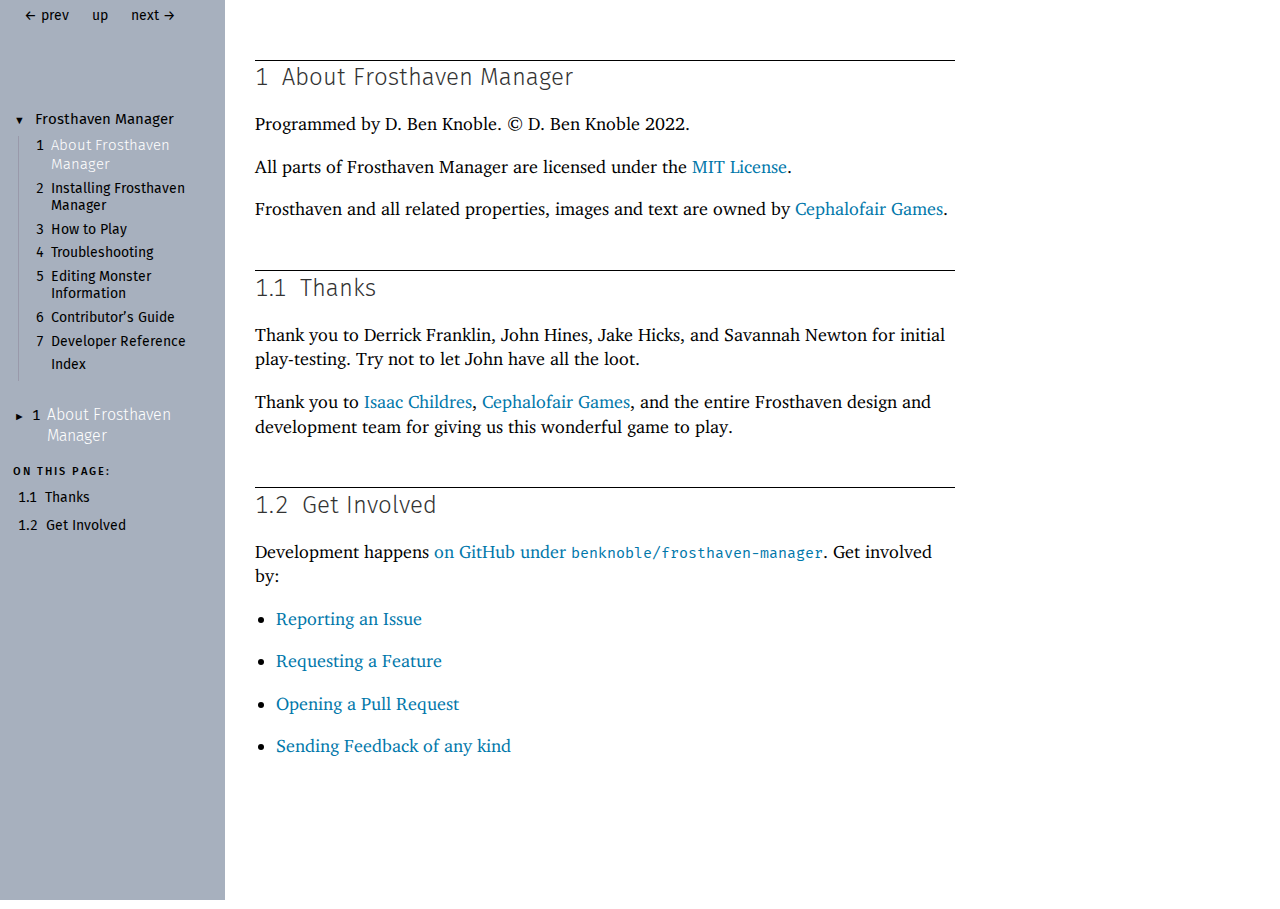
==== about-frosthaven-manager.html @ 49213cac "Deploying to gh-pages from @ benknoble/frosthaven-manager@1127b0ce1f5aa846c206e46bedd3c32f038db17b 🚀" ====
<!DOCTYPE html PUBLIC "-//W3C//DTD HTML 4.01 Transitional//EN" "http://www.w3.org/TR/html4/loose.dtd">
<html><head><meta http-equiv="content-type" content="text/html; charset=utf-8"/><meta name="viewport" content="width=device-width, initial-scale=0.8"/><title>1&nbsp;About Frosthaven Manager</title><link rel="stylesheet" type="text/css" href="scribble.css" title="default"/><link rel="stylesheet" type="text/css" href="manual-style.css" title="default"/><link rel="stylesheet" type="text/css" href="manual-racket.css" title="default"/><script type="text/javascript" src="scribble-common.js"></script><script type="text/javascript" src="manual-racket.js"></script><!--[if IE 6]><style type="text/css">.SIEHidden { overflow: hidden; }</style><![endif]--></head><body id="scribble-racket-lang-org"><div class="tocset"><div class="tocview"><div class="tocviewlist tocviewlisttopspace"><div class="tocviewtitle"><table cellspacing="0" cellpadding="0"><tr><td style="width: 1em;"><a href="javascript:void(0);" title="Expand/Collapse" class="tocviewtoggle" onclick="TocviewToggle(this,&quot;tocview_0&quot;);">&#9660;</a></td><td></td><td><a href="index.html" class="tocviewlink" data-pltdoc="x">Frosthaven Manager</a></td></tr></table></div><div class="tocviewsublisttop" style="display: block;" id="tocview_0"><table cellspacing="0" cellpadding="0"><tr><td align="right">1&nbsp;</td><td><a href="about-frosthaven-manager.html" class="tocviewselflink" data-pltdoc="x">About Frosthaven Manager</a></td></tr><tr><td align="right">2&nbsp;</td><td><a href="Installing_Frosthaven_Manager.html" class="tocviewlink" data-pltdoc="x">Installing Frosthaven Manager</a></td></tr><tr><td align="right">3&nbsp;</td><td><a href="How_to_Play.html" class="tocviewlink" data-pltdoc="x">How to Play</a></td></tr><tr><td align="right">4&nbsp;</td><td><a href="Troubleshooting.html" class="tocviewlink" data-pltdoc="x">Troubleshooting</a></td></tr><tr><td align="right">5&nbsp;</td><td><a href="Editing_Monster_Information.html" class="tocviewlink" data-pltdoc="x">Editing Monster Information</a></td></tr><tr><td align="right">6&nbsp;</td><td><a href="Contributor_s_Guide.html" class="tocviewlink" data-pltdoc="x">Contributor&rsquo;s Guide</a></td></tr><tr><td align="right">7&nbsp;</td><td><a href="Developer_Reference.html" class="tocviewlink" data-pltdoc="x">Developer Reference</a></td></tr><tr><td align="right"></td><td><a href="doc-index.html" class="tocviewlink" data-pltdoc="x">Index</a></td></tr></table></div></div><div class="tocviewlist"><table cellspacing="0" cellpadding="0"><tr><td style="width: 1em;"><a href="javascript:void(0);" title="Expand/Collapse" class="tocviewtoggle" onclick="TocviewToggle(this,&quot;tocview_1&quot;);">&#9658;</a></td><td>1&nbsp;</td><td><a href="about-frosthaven-manager.html" class="tocviewselflink" data-pltdoc="x">About Frosthaven Manager</a></td></tr></table><div class="tocviewsublistbottom" style="display: none;" id="tocview_1"><table cellspacing="0" cellpadding="0"><tr><td align="right">1.1&nbsp;</td><td><a href="about-frosthaven-manager.html#%28part._thanks%29" class="tocviewlink" data-pltdoc="x">Thanks</a></td></tr><tr><td align="right">1.2&nbsp;</td><td><a href="about-frosthaven-manager.html#%28part._get-involved%29" class="tocviewlink" data-pltdoc="x">Get Involved</a></td></tr></table></div></div></div><div class="tocsub"><div class="tocsubtitle">On this page:</div><table class="tocsublist" cellspacing="0"><tr><td><span class="tocsublinknumber">1.1<tt>&nbsp;</tt></span><a href="#%28part._thanks%29" class="tocsubseclink" data-pltdoc="x">Thanks</a></td></tr><tr><td><span class="tocsublinknumber">1.2<tt>&nbsp;</tt></span><a href="#%28part._get-involved%29" class="tocsubseclink" data-pltdoc="x">Get Involved</a></td></tr></table></div></div><div class="maincolumn"><div class="main"><div class="navsettop"><span class="navleft"><div class="nosearchform"></div>&nbsp;&nbsp;<span class="tocsettoggle">&nbsp;&nbsp;<a href="javascript:void(0);" title="show/hide table of contents" onclick="TocsetToggle();">contents</a></span></span><span class="navright">&nbsp;&nbsp;<a href="index.html" title="backward to &quot;Frosthaven Manager&quot;" data-pltdoc="x">&larr; prev</a>&nbsp;&nbsp;<a href="index.html" title="up to &quot;Frosthaven Manager&quot;" data-pltdoc="x">up</a>&nbsp;&nbsp;<a href="Installing_Frosthaven_Manager.html" title="forward to &quot;2 Installing Frosthaven Manager&quot;" data-pltdoc="x">next &rarr;</a></span>&nbsp;</div><h3>1<tt>&nbsp;</tt><a name="(part._about-frosthaven-manager)"></a>About Frosthaven Manager</h3><p><div class="SIntrapara">Programmed by D. Ben Knoble. &#169; D. Ben Knoble 2022.</div><div class="SIntrapara">All parts of Frosthaven Manager are licensed under the <a href="https://github.com/benknoble/frosthaven-manager/blob/543fc2d961ab8c8830840e62b1080f80483845d9/LICENSE">MIT License</a>.</div><div class="SIntrapara">Frosthaven and all related properties, images and text are owned by <a href="https://cephalofair.com">Cephalofair Games</a>.</div></p><h4>1.1<tt>&nbsp;</tt><a name="(part._thanks)"></a>Thanks</h4><p><div class="SIntrapara">Thank you to Derrick Franklin, John Hines, Jake Hicks, and Savannah Newton for initial play-testing. Try not to let John have all the loot.</div><div class="SIntrapara">Thank you to <a href="https://twitter.com/Cephalofair">Isaac Childres</a>, <a href="https://cephalofair.com">Cephalofair Games</a>, and the entire Frosthaven design and development team for giving us this wonderful game to play.</div></p><h4>1.2<tt>&nbsp;</tt><a name="(part._get-involved)"></a>Get Involved</h4><p><div class="SIntrapara">Development happens <a href="https://github.com/benknoble/frosthaven-manager">on GitHub under <span class="stt">benknoble/frosthaven-manager</span></a>. Get involved by:</div><div class="SIntrapara"><ul><li><p><a href="https://github.com/benknoble/frosthaven-manager/issues/new/choose">Reporting an Issue</a></p></li><li><p><a href="https://github.com/benknoble/frosthaven-manager/issues/new/choose">Requesting a Feature</a></p></li><li><p><a href="https://github.com/benknoble/frosthaven-manager/compare">Opening a Pull Request</a></p></li><li><p><a href="mailto:ben.knoble+frosthaven@gmail.com">Sending Feedback of any kind</a></p></li></ul></div></p><div class="navsetbottom"><span class="navleft"><div class="nosearchform"></div>&nbsp;&nbsp;<span class="tocsettoggle">&nbsp;&nbsp;<a href="javascript:void(0);" title="show/hide table of contents" onclick="TocsetToggle();">contents</a></span></span><span class="navright">&nbsp;&nbsp;<a href="index.html" title="backward to &quot;Frosthaven Manager&quot;" data-pltdoc="x">&larr; prev</a>&nbsp;&nbsp;<a href="index.html" title="up to &quot;Frosthaven Manager&quot;" data-pltdoc="x">up</a>&nbsp;&nbsp;<a href="Installing_Frosthaven_Manager.html" title="forward to &quot;2 Installing Frosthaven Manager&quot;" data-pltdoc="x">next &rarr;</a></span>&nbsp;</div></div></div><div id="contextindicator">&nbsp;</div></body></html>
---- scribble.css ----
/* This file is used by default by all Scribble documents.
   See also "manual.css", which is added by default by the
   `scribble/manual` language. */

/* CSS seems backward: List all the classes for which we want a
   particular font, so that the font can be changed in one place.  (It
   would be nicer to reference a font definition from all the places
   that we want it.)

   As you read the rest of the file, remember to double-check here to
   see if any font is set. */

/* Monospace: */
.maincolumn, .refpara, .refelem, .tocset, .stt, .hspace, .refparaleft, .refelemleft {
  font-family: monospace;
}

/* Serif: */
.main, .refcontent, .tocview, .tocsub, .sroman, i {
  font-family: serif;
}

/* Sans-serif: */
.version, .versionNoNav, .ssansserif {
  font-family: sans-serif;
}
.ssansserif {
  font-size: 80%;
  font-weight: bold;
}

/* Emphasis: alternate italics and normal as we nest */
.emph {
  font-style: italic;
}
.emph .emph {
  font-style: normal;
}
.emph .emph .emph {
  font-style: italic;
}
.emph .emph .emph .emph {
  font-style: normal;
}
.emph .emph .emph .emph .emph {
  font-style: italic;
}
.emph .emph .emph .emph .emph .emph {
  font-style: normal;
}

/* ---------------------------------------- */

p, .SIntrapara {
  display: block;
  margin: 1em 0;
}

h2 { /* per-page main title */
  margin-top: 0;
}

h3, h4, h5, h6, h7, h8 {
  margin-top: 1.75em;
  margin-bottom: 0.5em;
}

.SSubSubSubSection {
  font-weight: bold;
  font-size: 0.83em; /* should match h5; from HTML 4 reference */
}

/* Needed for browsers like Opera, and eventually for HTML 4 conformance.
   This means that multiple paragraphs in a table element do not have a space
   between them. */
table p {
  margin-top: 0;
  margin-bottom: 0;
}

/* ---------------------------------------- */
/* Main */

body {
  color: black;
  background-color: #ffffff;
}

table td {
  padding-left: 0;
  padding-right: 0;
}

.maincolumn {
  width: 43em;
  margin-right: -40em;
  margin-left: 15em;
}

.main {
  text-align: left;
}

/* ---------------------------------------- */
/* Navigation */

.navsettop, .navsetbottom {
  background-color: #f0f0e0;
  padding: 0.25em 0 0.25em 0;
}

.navsettop {
  margin-bottom: 1.5em;
  border-bottom: 2px solid #e0e0c0;
}

.navsetbottom {
  margin-top: 2em;
  border-top: 2px solid #e0e0c0;
}

.navleft {
  margin-left: 1ex;
  position: relative;
  float: left;
  white-space: nowrap;
}
.navright {
  margin-right: 1ex;
  position: relative;
  float: right;
  white-space: nowrap;
}
.nonavigation {
  color: #e0e0e0;
}

.navleft .tocsettoggle {
  display: none;
}

.searchform {
  display: inline;
  margin: 0;
  padding: 0;
}

.nosearchform {
  display: none;
}

.searchbox {
  width: 16em;
  margin: 0px;
  padding: 0px;
  background-color: #eee;
  border: 1px solid #ddd;
  vertical-align: middle;
}

.searchbox::placeholder {
  text-align: center;
}

#contextindicator {
  position: fixed;
  background-color: #c6f;
  color: #000;
  font-family: monospace;
  font-weight: bold;
  padding: 2px 10px;
  display: none;
  right: 0;
  bottom: 0;
}

/* ---------------------------------------- */
/* Version */

.versionbox {
  position: relative;
  float: right;
  left: 2em;
  height: 0em;
  width: 13em;
  margin: 0em -13em 0em 0em;
}
.version {
  font-size: small;
}
.versionNoNav {
  font-size: xx-small; /* avoid overlap with author */
}

.version:before, .versionNoNav:before {
  content: "Version ";
}

/* ---------------------------------------- */
/* Margin notes */

.refpara, .refelem {
  position: relative;
  float: right;
  left: 2em;
  height: 0em;
  width: 13em;
  margin: 0em -13em 0em 0em;
}

.refpara, .refparaleft {
  top: -1em;
}

.refcolumn {
  background-color: #F5F5DC;
  display: block;
  position: relative;
  width: 13em;
  font-size: 85%;
  border: 0.5em solid #F5F5DC;
  margin: 0 0 0 0;
  white-space: normal; /* in case margin note is inside code sample */
}

.refcontent {
  margin: 0 0 0 0;
}

.refcontent p {
  margin-top: 0;
  margin-bottom: 0;
}

.refparaleft, .refelemleft {
  position: relative;
  float: left;
  right: 2em;
  height: 0em;
  width: 13em;
  margin: 0em 0em 0em -13em;
}

.refcolumnleft {
  background-color: #F5F5DC;
  display: block;
  position: relative;
  width: 13em;
  font-size: 85%;
  border: 0.5em solid #F5F5DC;
  margin: 0 0 0 0;
}


/* ---------------------------------------- */
/* Table of contents, inline */

.toclink {
  text-decoration: none;
  color: blue;
  font-size: 85%;
}

.toptoclink {
  text-decoration: none;
  color: blue;
  font-weight: bold;
}

/* ---------------------------------------- */
/* Table of contents, left margin */

.tocset {
  position: relative;
  float: left;
  width: 12.5em;
  margin-right: 2em;
}
.tocset td {
  vertical-align: text-top;
}

.tocview {
  text-align: left;
  background-color: #f0f0e0;
}

.tocsub {
  text-align: left;
  margin-top: 0.5em;
  background-color: #f0f0e0;
}

.tocviewlist, .tocsublist {
  margin-left: 0.2em;
  margin-right: 0.2em;
  padding-top: 0.2em;
  padding-bottom: 0.2em;
}
.tocviewlist table {
  font-size: 82%;
}

.tocviewlisttopspace {
  margin-bottom: 1em;
}

.tocviewsublist, .tocviewsublistonly, .tocviewsublisttop, .tocviewsublistbottom {
  margin-left: 0.4em;
  border-left: 1px solid #bbf;
  padding-left: 0.8em;
}
.tocviewsublist {
  margin-bottom: 1em;
}
.tocviewsublist table,
.tocviewsublistonly table,
.tocviewsublisttop table,
.tocviewsublistbottom table {
  font-size: 75%;
}

.tocviewtitle * {
  font-weight: bold;
}

.tocviewlink {
  text-decoration: none;
  color: blue;
}

.tocviewselflink {
  text-decoration: underline;
  color: blue;
}

.tocviewtoggle {
  text-decoration: none;
  color: blue;
  font-size: 75%; /* looks better, and avoids bounce when toggling sub-sections due to font alignments */
}

.tocsublist td {
  padding-left: 1em;
  text-indent: -1em;
}

.tocsublinknumber {
  font-size: 82%;
}

.tocsublink {
  font-size: 82%;
  text-decoration: none;
}

.tocsubseclink {
  font-size: 82%;
  text-decoration: none;
}

.tocsubnonseclink {
  font-size: 82%;
  text-decoration: none;
  padding-left: 0.5em;
}

.tocsubtitle {
  font-size: 82%;
  font-style: italic;
  margin: 0.2em;
}

/* ---------------------------------------- */
/* Some inline styles */

.indexlink {
  text-decoration: none;
}

.nobreak {
  white-space: nowrap;
}

pre { margin-left: 2em; }
blockquote { margin-left: 2em; }

ol          { list-style-type: decimal; }
ol ol       { list-style-type: lower-alpha; }
ol ol ol    { list-style-type: lower-roman; }
ol ol ol ol { list-style-type: upper-alpha; }

.SCodeFlow {
  display: block;
  margin-left: 1em;
  margin-bottom: 0em;
  margin-right: 1em;
  margin-top: 0em;
  white-space: nowrap;  
}

.SVInsetFlow {
  display: block;
  margin-left: 0em;
  margin-bottom: 0em;
  margin-right: 0em;
  margin-top: 0em;
}

.SubFlow {
  display: block;
  margin: 0em;
}

.boxed {
  width: 100%;
  background-color: #E8E8FF;
}

.hspace {
}

.slant {
  font-style: oblique;
}

.badlink {
  text-decoration: underline;
  color: red;
}

.plainlink {
  text-decoration: none;
  color: blue;
}

.techoutside       { text-decoration: underline; color: #b0b0b0; }
.techoutside:hover { text-decoration: underline; color: blue; }

/* .techinside:hover doesn't work with FF, .techinside:hover>
   .techinside doesn't work with IE, so use both (and IE doesn't
   work with inherit in the second one, so use blue directly) */
.techinside                    { color: black; }
.techinside:hover              { color: blue; }
.techoutside:hover>.techinside { color: inherit; }

.SCentered {
  text-align: center;
}

.imageleft {
  float: left;
  margin-right: 0.3em;
}

.Smaller {
  font-size: 82%;
}

.Larger {
  font-size: 122%;
}

/* A hack, inserted to break some Scheme ids: */
.mywbr {
  display: inline-block;
  height: 0;
  width: 0;
  font-size: 1px;
}

.compact li p {
  margin: 0em;
  padding: 0em;
}

.noborder img {
  border: 0;
}

.SVerbatim {
  white-space: nowrap;
}

.SAuthorListBox {
  position: relative;
  float: right;
  left: 2em;
  top: -2.5em;
  height: 0em;
  width: 13em;
  margin: 0em -13em 0em 0em;
}
.SAuthorList {
  font-size: 82%;
}
.SAuthorList:before {
  content: "by ";
}
.author {
  display: inline;
  white-space: nowrap;
}

/* print styles : hide the navigation elements */
@media print {
  .tocset,
  .navsettop,
  .navsetbottom { display: none; }
  .maincolumn {
    width: auto;
    margin-right: 13em;
    margin-left: 0;
  }
}
---- manual-style.css ----
/* See the beginning of "scribble.css".
   This file is used by the `scribble/manual` language, along with
   "manual-racket.css". */

@import url("manual-fonts.css");

* {
    margin: 0;
    padding: 0;
}

@media all {html {font-size: 15px;}}
@media all and (max-width:940px){html {font-size: 14px;}}
@media all and (max-width:850px){html {font-size: 13px;}}
@media all and (max-width:830px){html {font-size: 12px;}}
@media all and (max-width:740px){html {font-size: 11px;}}

/* CSS seems backward: List all the classes for which we want a
   particular font, so that the font can be changed in one place.  (It
   would be nicer to reference a font definition from all the places
   that we want it.)

   As you read the rest of the file, remember to double-check here to
   see if any font is set. */

/* Monospace: */
.maincolumn, .refpara, .refelem, .tocset, .stt, .hspace, .refparaleft, .refelemleft {
    font-family: 'Fira-Mono', monospace;
    white-space: inherit;
    font-size: 1rem;
}

/* embolden the "Racket Guide" and "Racket Reference" links on the TOC */
/* there isn't an obvious tag in the markup that designates the top TOC page, which is called "start.scrbl" */
/* nor a tag that designates these two links as special */
/* so we'll use this slightly tortured sibling selector that hooks onto the h2 tag */
h2[x-source-module='(lib "scribblings/main/start.scrbl")'] ~ table a[href="guide/index.html"], 
h2[x-source-module='(lib "scribblings/main/start.scrbl")'] ~ table a[href="reference/index.html"] {
  font-weight: bold;
}


h2 .stt {
    font-size: 2.3rem;
    /* prevent automatic bolding from h2 */
    font-weight: 400;
}

.toptoclink .stt {
    font-size: inherit;
}
.toclink .stt {
    font-size: 90%;
}

.RpackageSpec .stt {
    font-weight: 300;
    font-family: 'Fira-Mono', monospace;
    font-size: 0.9rem;
}

h3 .stt, h4 .stt, h5 .stt {
    color: #333;
    font-size: 1.65rem;
    font-weight: 400;
}


/* Serif: */
.main, .refcontent, .tocview, .tocsub, .sroman, i {
    font-family: 'Charter-Racket', serif;
    font-size: 1.18rem;
/* Don't use font-feature-settings with Charter, 
it fouls up loading for reasons mysterious */
/*    font-feature-settings: 'tnum' 1, 'liga' 0; */
}


/* Sans-serif: */
.version, .versionNoNav, .ssansserif {
    font-family: 'Fira', sans-serif;
}

/* used mostly for DrRacket menu commands */
.ssansserif {
    font-family: 'Fira', sans-serif;
    font-size: 0.9em;
}

.tocset .ssansserif {
    font-size: 100%;
}

/* ---------------------------------------- */

p, .SIntrapara {
    display: block;
    margin: 0 0 1em 0;
    line-height: 1.4;
}

.compact {
  padding: 0 0 1em 0;
}

li {
    list-style-position: outside;
    margin-left: 1.2em;
}

h1, h2, h3, h4, h5, h6, h7, h8 {
    font-family: 'Fira', sans-serif;
    font-weight: 300;
    font-size: 1.6rem;
    color: #333;
    margin-top: inherit;
    margin-bottom: 1rem;
    line-height: 1.25;

}

h3, h4, h5, h6, h7, h8 {
    border-top: 1px solid black;
}



h2 { /* per-page main title */
    font-family: 'Cooper-Hewitt';
    margin-top: 4rem;
    font-size: 2.3rem;
    font-weight: bold;
    line-height: 1.2;
    width: 90%;
    /* a little nudge to make text visually lower than 4rem rule in left margin */
    position: relative;
    top: 6px;
}

h3, h4, h5, h6, h7, h8 {
    margin-top: 2em;
    padding-top: 0.1em;
    margin-bottom: 0.75em;
}

/* ---------------------------------------- */
/* Main */

body {
    color: black;
    background-color: white;
}

.maincolumn {
    width: auto;
    margin-top: 4rem;
    margin-left: 17rem;
    margin-right: 2rem;
    margin-bottom: 10rem; /* to avoid fixed bottom nav bar */
    max-width: 700px;
    min-width: 370px; /* below this size, code samples don't fit */
}

a {
    text-decoration: inherit;
}

a, .toclink, .toptoclink, .tocviewlink, .tocviewselflink, .tocviewtoggle, .plainlink, 
.techinside, .techoutside:hover, .techinside:hover {
    color: #07A;
}

a:hover {
    text-decoration: underline;
}


/* ---------------------------------------- */
/* Navigation */

.navsettop, .navsetbottom {
    left: 0;
    width: 15rem;
    height: 6rem;
    font-family: 'Fira', sans-serif;
    font-size: 0.9rem;
    border-bottom: 0px solid hsl(216, 15%, 70%);
    background-color: inherit;
    padding: 0;
}

.navsettop {
    position: fixed;
    z-index: 2;
    background: #a7b0be;
    top: 0;
    left: 0;
    margin-bottom: 0;
    border-bottom: 0;
}

.navsettop a, .navsetbottom a {
    color: black;
}

.navsettop a:hover, .navsetbottom a:hover {
    background: hsl(216, 78%, 95%);
    text-decoration: none;
}

.navleft, .navright {
    position: static;
    float: none;
    margin: 0;
    white-space: normal;
}


.navleft a {
    display: inline-block;
}

.navright a {
    display: inline-block;
    text-align: center;
}

.navleft a, .navright a, .navright span {
    display: inline-block;
    padding: 0.5rem;
    min-width: 1rem;
}


.navright {
    white-space: nowrap;
}


.navsetbottom {
    display: none;
}

.nonavigation {
    color: #889;
}

.searchform {
    display: block;
    margin: 0;
    padding: 0;
    border-bottom: 1px solid #eee;
    height: 4rem;
}

.nosearchform {
    margin: 0;
    padding: 0;
    height: 4rem;
}

.searchbox {
    font-size: 0.9rem;
    width: 12rem;
    margin: 1rem;
    padding: 0.25rem 0.4rem ;
    vertical-align: middle;
    background-color: white;
    font-family: 'Fira-Mono', monospace;
}


#search_box {
    font-family: 'Fira-Mono', monospace;
    font-size: 1rem;
    padding: 0.25rem 0.3rem ;
}

/* Default to local view. Global will specialize */
.plt_global_only { display: none; }
.plt_local_only { display: block; }

/* ---------------------------------------- */
/* Version */

.versionbox {
    position: absolute;
    float: none;
    top: 0.25rem;
    left: 17rem;
    z-index: 11000;
    height: 2em;
    font-size: 70%;
    font-weight: lighter;
    width: inherit;
    margin: 0;
}
.version, .versionNoNav {
    font-size: inherit;
}
.version:before, .versionNoNav:before {
    content: "v.";
}


/* ---------------------------------------- */
/* Margin notes */

/* cancel scribble.css styles: */
.refpara, .refelem {
  position: static;
  float: none;
  height: auto;
  width: auto;
  margin: 0;
}

.refcolumn {
    position: static;
    display: block;
    width: auto;
    font-size: inherit;
    margin: 2rem;
    margin-left: 2rem;
    padding: 0.5em;
    padding-left: 0.75em;
    padding-right: 1em;
    background: hsl(60, 29%, 94%);
    border: 1px solid #ccb;
    border-left: 0.4rem solid #ccb;
}


/* slightly different handling for margin-note* on narrow screens */
@media all and (max-width:1340px) {
     span.refcolumn {
         float: right;
         width: 50%;
         margin-left: 1rem;
         margin-bottom: 0.8rem;   
         margin-top: 1.2rem; 
     }

}

.refcontent, .refcontent p {
    line-height: 1.5;
    margin: 0;
}

.refcontent p + p {
    margin-top: 1em;
}

.refcontent a {
    font-weight: 400;
}

.refpara, .refparaleft {
    top: -1em;
}


@media all and (max-width:600px) {
    .refcolumn {
        margin-left: 0;
        margin-right: 0;
    }
}


@media all and (min-width:1340px) {
    .refcolumn {
        margin: 0 -22.5rem 1rem 0;
        float: right;
        clear: right;
        width: 18rem;
    }
}

.refcontent {
    font-family: 'Fira', sans-serif;
    font-size: 1rem;
    line-height: 1.6;
    margin: 0 0 0 0;
}


.refparaleft, .refelemleft {
    position: relative;
    float: left;
    right: 2em;
    height: 0em;
    width: 13em;
    margin: 0em 0em 0em 0em;
    display: contents;
}

.refcolumnleft {
    background-color: hsl(60, 29%, 94%);
    display: block;
    position: relative;
    width: 13em;
    font-size: 85%;
    border: 0.5em solid hsl(60, 29%, 94%);
    margin: 0 0 0 0;
}


/* ---------------------------------------- */
/* Table of contents, left margin */

.tocset {
    position: fixed;
    z-index: 2;
    overflow-y: scroll;
    float: none;
    left: 0;
    top: 0rem;
    bottom: 0;
    width: 14rem;
    padding: 0rem 0.5rem 0.5rem 0.5rem;
    background-color: hsl(216, 15%, 70%);
    border-top: 6rem solid hsl(216, 15%, 70%);
}

.tocset td {
    vertical-align: text-top;
    padding-bottom: 0.4rem;
    padding-left: 0.2rem;
    line-height: 1.1;
    font-family: 'Fira', sans-serif;
}

.tocset td a {
    color: black;
    font-weight: 400;
}


.tocview {
    text-align: left;
    background-color: inherit;
    margin-top: 1em;
}


.tocview td, .tocsub td {
    line-height: 1.3;
}


.tocview table, .tocsub table {
    width: 90%;
}

.tocset td a.tocviewselflink {
    font-weight: lighter;
    font-size: 110%; /* monospaced styles below don't need to enlarge */
    color: white;
}

.tocviewselflink {
    text-decoration: none;
}

.tocsub {
    text-align: left;
    margin-top: 0.5em;
    background-color: inherit;
}

.tocviewlist, .tocsublist {
    margin-left: 0.2em;
    margin-right: 0.2em;
    padding-top: 0.2em;
    padding-bottom: 0.2em;
}
.tocviewlist table {
    font-size: 82%;
}

.tocviewlisttopspace {
    margin-bottom: 1em;
}

.tocviewsublist, .tocviewsublistonly, .tocviewsublisttop, .tocviewsublistbottom {
    margin-left: 0.4em;
    border-left: 1px solid #99a;
    padding-left: 0.8em;
}
.tocviewsublist {
    margin-bottom: 1em;
}
.tocviewsublist table,
.tocviewsublistonly table,
.tocviewsublisttop table,
.tocviewsublistbottom table,
table.tocsublist {
    font-size: 1rem;
}

.tocviewsublist td, 
.tocviewsublistbottom td, 
.tocviewsublisttop td, 
.tocsub td,
.tocviewsublistonly td {
    font-size: 90%;
}

/* shrink the monospaced text (`stt`) within nav */
.tocviewsublist td .stt, 
.tocviewsublistbottom td .stt, 
.tocviewsublisttop td .stt, 
.tocsub td .stt,
.tocviewsublistonly td .stt {
    font-size: 95%;
}


.tocviewtoggle {
    font-size: 75%; /* looks better, and avoids bounce when toggling sub-sections due to font alignments */
}

.tocsublist td {
    padding-left: 0.5rem;
    padding-top: 0.25rem;
    text-indent: 0;
}

.tocsublinknumber {
    font-size: 100%;
}

.tocsublink {
    font-size: 82%;
    text-decoration: none;
}

.tocsubseclink {
    font-size: 100%;
    text-decoration: none;
}

.tocsubnonseclink {
    font-size: 82%;
    text-decoration: none;
    margin-left: 1rem;
    padding-left: 0;
    display: inline-block;
}

/* the label "on this page" */
.tocsubtitle {
    display: block;
    font-size: 62%;
    font-family: 'Fira', sans-serif;
    font-weight: bolder;
    font-style: normal;
    letter-spacing: 2px;
    text-transform: uppercase;
    margin: 0.5em;
}

.toptoclink {
    font-weight: bold;
    font-size: 110%;
    margin-bottom: 0.5rem;
    margin-top: 1.5rem;
    display: inline-block;
}

.toclink {
    font-size: inherit;
}

/* ---------------------------------------- */
/* Some inline styles */

.indexlink {
    text-decoration: none;
}

pre {
  margin-left: 2em;
}

blockquote {
  margin-left: 2em;
  margin-right: 2em;
  margin-bottom: 1em;
}

.SCodeFlow {
    border-left: 1px dotted black;
    padding-left: 1em;
    padding-right: 1em;
    margin-top: 1em;
    margin-bottom: 1em;
    margin-left: 0em;
    margin-right: 2em;
    white-space: nowrap;
    line-height: 1.5;
}

.SCodeFlow img {
    margin-top: 0.5em;
    margin-bottom: 0.5em;
}

/* put a little air between lines of code sample */
/* Fira Mono appears taller than Source Code Pro */
.SCodeFlow td {
    padding-bottom: 1px;
}

.boxed {
    margin: 0;
    margin-top: 2em;
    padding: 0.25em;
    padding-top: 0.3em;
    padding-bottom: 0.4em;
    background: #f3f3f3;
    box-sizing:border-box;
    border-top: 1px solid #99b;
    background: hsl(216, 78%, 95%);
    background: -moz-linear-gradient(to bottom left, hsl(0, 0%, 99%) 0%, hsl(216, 62%, 95%) 100%);
    background: -webkit-linear-gradient(to bottom left, hsl(0, 0%, 99%) 0%, hsl(216, 62%, 95%) 100%);
    background: -o-linear-gradient(to bottom left, hsl(0, 0%, 99%) 0%, hsl(216, 62%, 95%) 100%);
    background: -ms-linear-gradient(to bottom left, hsl(0, 0%, 99%) 0%, hsl(216, 62%, 95%) 100%);
    background: linear-gradient(to bottom left, hsl(0, 0%, 99%) 0%, hsl(216, 62%, 95%) 100%);
}

blockquote > blockquote.SVInsetFlow {
/* resolves issue in e.g. /reference/notation.html */
    margin-top: 0em;
}

.leftindent .SVInsetFlow { /* see e.g. section 4.5 of Racket Guide */
    margin-top: 1em;
    margin-bottom: 1em;
}

.SVInsetFlow a, .SCodeFlow a {
    color: #07A;
}

.SubFlow {
    display: block;
    margin: 0em;
}

.boxed {
    width: 100%;
    background-color: inherit;
}

.techoutside       { text-decoration: none; }

.SAuthorListBox {
    position: static;
    float: none;
    font-family: 'Fira', sans-serif;
    font-weight: 300;
    font-size: 110%;
    margin-top: 1rem;
    margin-bottom: 2rem;
    width: 30rem;
    height: auto;
}

.author > a { /* email links within author block */
    font-weight: inherit;
    color: inherit;
}

.SAuthorList {
    font-size: 82%;
}
.SAuthorList:before {
    content: "by ";
}
.author {
    display: inline;
    white-space: nowrap;
}

/* phone + tablet styles */

@media all and (max-width:720px){


    @media all and (max-width:720px){

        @media all {html {font-size: 15px;}}
        @media all and (max-width:700px){html {font-size: 14px;}}
        @media all and (max-width:630px){html {font-size: 13px;}}
        @media all and (max-width:610px){html {font-size: 12px;}}
        @media all and (max-width:550px){html {font-size: 11px;}}
        @media all and (max-width:520px){html {font-size: 10px;}}

        .navsettop, .navsetbottom {
            display: flex;
            position: absolute;
            width: 100%;
            height: 4rem;
            border: 0;
            background-color: hsl(216, 15%, 70%);
            align-items: center;
        }

        .tocsetoverlay .navsettop {
            position: fixed;
        }

        .navleft {
            flex: 1;
        }

        .searchform {
            display: inline;
            border: 0;
        }

        .searchbox {
            margin-top: 0;
            margin-bottom: 0;
        }

        .navleft .tocsettoggle {
            display: initial;
        }

        .navright {
            margin-right: 1.3rem;
            border: 0px solid red;
        }

        .navsetbottom {
            display: block;
            margin-top: 8rem;
        }

        .tocset {
            display: none;
            border-top-width: 4rem;
        }

        .tocsetoverlay .tocset {
            display: block;
        }

        .versionbox {
            top: 4.5rem;
            left: 1rem; /* same distance as main-column */
            z-index: 1;
            height: 2em;
            font-size: 70%;
            font-weight: lighter;
        }


        .maincolumn {
            margin-left: 1em;
            margin-top: 7rem;
            margin-bottom: 0rem;
        }

    }

}

/* print styles : hide the navigation elements */
@media print {
    .tocset,
    .navsettop,
    .navsetbottom { display: none; }
    .maincolumn {
        width: auto;
        margin-right: 13em;
        margin-left: 0;
    }
}
---- manual-racket.css ----
/* See the beginning of "manual.css". */

/* Monospace: */

.RktIn, .RktRdr, .RktPn, .RktMeta,
.RktMod, .RktKw, .RktVar, .RktSym,
.RktRes, .RktOut, .RktCmt, .RktVal,
.RktBlk, .RktErr {
  font-family: 'Fira-Mono', monospace;
  white-space: inherit;
  font-size: 1rem;
  line-height: 1.5;

}

/* this selctor grabs the first linked Racket symbol
in a definition box (i.e., the symbol being defined) */
a.RktValDef, a.RktStxDef, a.RktSymDef,
span.RktValDef, span.RktStxDef, span.RktSymDef
{
    font-size: 1.1rem;
    color: black;
    font-weight: 500;
}


.inheritedlbl {
  font-family: 'Fira', sans-serif;
}

.RBackgroundLabelInner {
  font-family: inherit;
}

/* ---------------------------------------- */
/* Inherited methods, left margin */

.inherited {
  width: 95%;
  margin-top: 0.5em;
  text-align: left;
  background-color: inherit;
}

.inherited td {
  font-size: 82%;
  padding-left: 0.5rem;
  line-height: 1.3;
  text-indent: 0;
  padding-right: 0;
}

.inheritedlbl {
  font-style: normal;
}

/* ---------------------------------------- */
/* Racket text styles */

.RktIn {
  color: #cc6633;
  background-color: #eee;
}

.RktInBG {
  background-color: #eee;
}


.refcolumn .RktInBG {
  background-color: white;
}

.RktRdr {
}

.RktPn {
  color: #843c24;
}

.RktMeta {
  color: black;
}

.RktMod {
  color: inherit;
}

.RktOpt {
  color: black;
  font-style: italic;
}

.RktKw {
  color: black;
}

.RktErr {
  color: red;
  font-style: italic;
  font-weight: 400;
}

.RktVar {
    position: relative;
    left: -1px; font-style: italic;
    color: #444;
}

.SVInsetFlow .RktVar {
    font-weight: 400;
    color: #444;
}


.RktSym {
   color: inherit;
}



.RktValLink, .RktStxLink, .RktModLink {
  text-decoration: none;
    color: #07A;
    font-size: 1rem;
}

/* for syntax links within headings */
h2 a.RktStxLink, h3 a.RktStxLink, h4 a.RktStxLink, h5 a.RktStxLink,
h2 a.RktValLink, h3 a.RktValLink, h4 a.RktValLink, h5 a.RktValLink,
h2 .RktSym, h3 .RktSym, h4 .RktSym, h5 .RktSym,
h2 .RktMod, h3 .RktMod, h4 .RktMod, h5 .RktMod,
h2 .RktVal, h3 .RktVal, h4 .RktVal, h5 .RktVal,
h2 .RktPn, h3 .RktPn, h4 .RktPn, h5 .RktPn {
    color: #333;
    font-size: 1.50rem;
    font-weight: 400;
}

.toptoclink .RktStxLink, .toclink .RktStxLink,
.toptoclink .RktValLink, .toclink .RktValLink,
.toptoclink .RktModLink, .toclink .RktModLink {
    color: inherit;
}

.tocset .RktValLink, .tocset .RktStxLink, .tocset .RktModLink, .tocset .RktSym {
    color: black;
    font-weight: 400;
    font-size: 0.9rem;
}

.tocset td a.tocviewselflink .RktValLink,
.tocset td a.tocviewselflink .RktStxLink,
.tocset td a.tocviewselflink .RktMod,
.tocset td a.tocviewselflink .RktSym {
    font-weight: lighter;
    color: white;
}


.RktRes {
  color: #0000af;
}

.RktOut {
  color: #960096;
}

.RktCmt {
  color: #c2741f;
}

.RktVal {
  color: #228b22;
}

/* ---------------------------------------- */
/* Some inline styles */

.together { /* for definitions grouped together in one box */
  width: 100%;
  border-top: 2px solid white;
}

tbody > tr:first-child > td > .together {
  border-top: 0px; /* erase border on first instance of together */
}

.RktBlk {
  white-space: pre;
  text-align: left;
}

.highlighted {
    font-size: 1rem;
    background-color: #fee;
}

.defmodule {
    font-family: 'Fira-Mono', monospace;
    padding: 0.25rem 0.75rem 0.25rem 0.5rem;
    margin-bottom: 1rem;
    width: 100%;
    background-color: #ebf0f4;
}

.defmodule a {
    color: #444;
}


.defmodule td span.hspace:first-child {
  position: absolute;
  width: 0;
  display: inline-block;
}

.defmodule .RpackageSpec .Smaller,
.defmodule .RpackageSpec .stt {
    font-size: 1rem;
}

/* make parens ordinary color in defmodule */
.defmodule .RktPn {
    color: inherit;
}

.specgrammar {
    float: none;
    padding-left: 1em;
}


.RBibliography td {
  vertical-align: text-top;
  padding-top: 1em;
}

.leftindent {
 margin-left: 2rem;
 margin-right: 0em;
}

.insetpara {
 margin-left: 1em;
 margin-right: 1em;
}

.SCodeFlow .Rfilebox {
    margin-left: -1em; /* see 17.2 of guide, module languages */
}

.Rfiletitle {
  text-align: right;
  background-color: #eee;
}

.SCodeFlow .Rfiletitle {
  border-top: 1px dotted gray;
  border-right: 1px dotted gray;
}


.Rfilename {
  border-top: 0;
  border-right: 0;
  padding-left: 0.5em;
  padding-right: 0.5em;
  background-color: inherit;
}

.Rfilecontent {
  margin: 0.5em;
}

.RpackageSpec {
  padding-right: 0;
}

/* ---------------------------------------- */
/* For background labels */

.RBackgroundLabel {
   float: right;
   width: 0px;
   height: 0px;
}

.RBackgroundLabelInner {
   position: relative;
   width: 25em;
   left: -25.5em;
   top: 0.20rem; /* sensitive to monospaced font choice */
   text-align: right;
   z-index: 0;
   font-weight: 300;
   font-family: 'Fira-Mono', monospace;
   font-size: 0.9rem;
    color: gray;
}


.RpackageSpec .Smaller {
   font-weight: 300;
   font-family: 'Fira-Mono', monospace;
   font-size: 0.9rem;
}

.RForeground {
   position: relative;
   left: 0px;
   top: 0px;
   z-index: 1;
}

/* ---------------------------------------- */
/* For section source modules & tags */

.RPartExplain {
    background: #eee;
    font-size: 0.9rem;
    margin-top: 0.2rem;
    padding: 0.2rem;
    text-align: left;
}
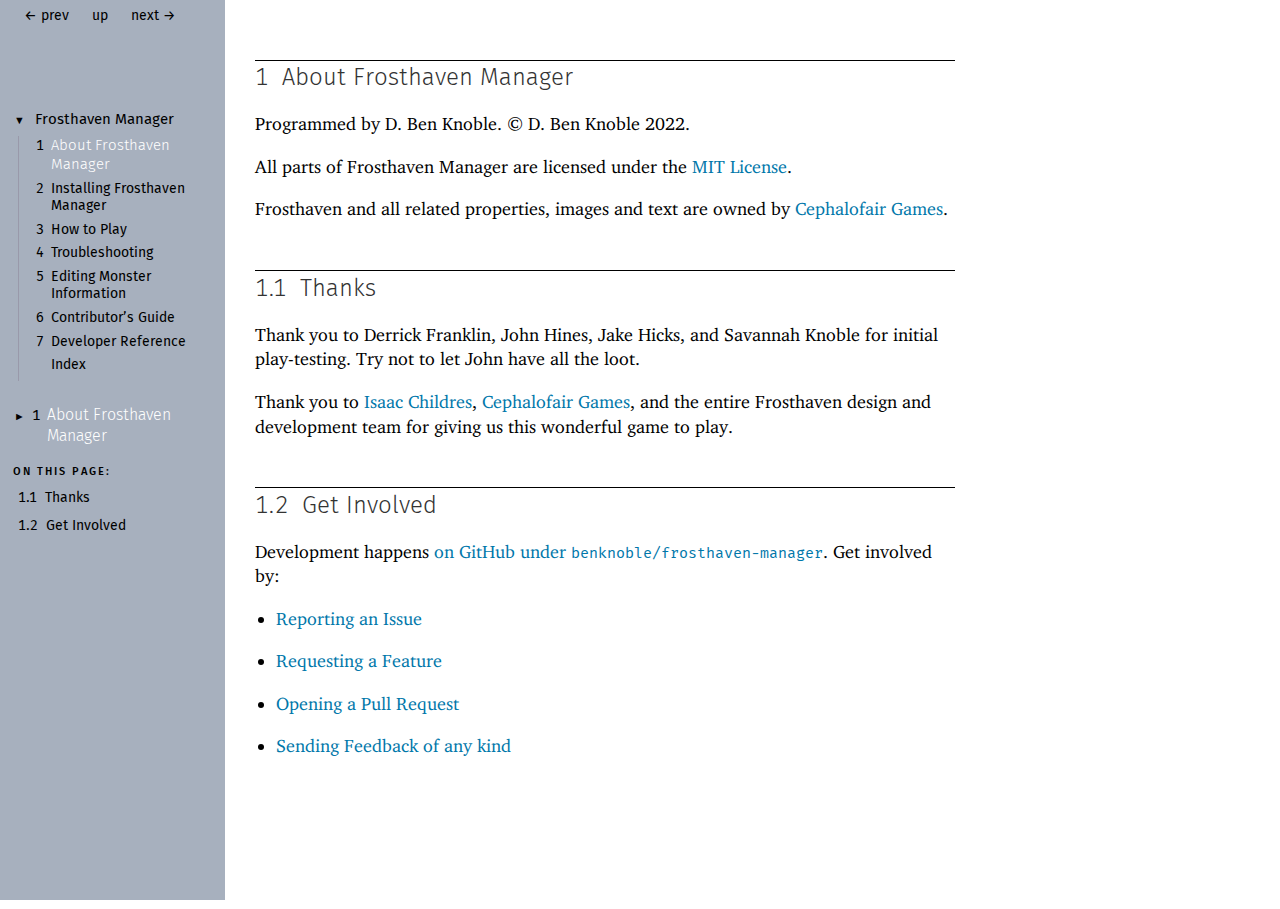
==== commit bd42f3d0: "Deploying to gh-pages from @ benknoble/frosthaven-manager@c8ebf9e1b95a99687593c7d45a9c3e7a5b1e3c74 🚀" ====
--- a/about-frosthaven-manager.html
+++ b/about-frosthaven-manager.html
@@ -1,2 +1,2 @@
 <!DOCTYPE html PUBLIC "-//W3C//DTD HTML 4.01 Transitional//EN" "http://www.w3.org/TR/html4/loose.dtd">
-<html><head><meta http-equiv="content-type" content="text/html; charset=utf-8"/><meta name="viewport" content="width=device-width, initial-scale=0.8"/><title>1&nbsp;About Frosthaven Manager</title><link rel="stylesheet" type="text/css" href="scribble.css" title="default"/><link rel="stylesheet" type="text/css" href="manual-style.css" title="default"/><link rel="stylesheet" type="text/css" href="manual-racket.css" title="default"/><script type="text/javascript" src="scribble-common.js"></script><script type="text/javascript" src="manual-racket.js"></script><!--[if IE 6]><style type="text/css">.SIEHidden { overflow: hidden; }</style><![endif]--></head><body id="scribble-racket-lang-org"><div class="tocset"><div class="tocview"><div class="tocviewlist tocviewlisttopspace"><div class="tocviewtitle"><table cellspacing="0" cellpadding="0"><tr><td style="width: 1em;"><a href="javascript:void(0);" title="Expand/Collapse" class="tocviewtoggle" onclick="TocviewToggle(this,&quot;tocview_0&quot;);">&#9660;</a></td><td></td><td><a href="index.html" class="tocviewlink" data-pltdoc="x">Frosthaven Manager</a></td></tr></table></div><div class="tocviewsublisttop" style="display: block;" id="tocview_0"><table cellspacing="0" cellpadding="0"><tr><td align="right">1&nbsp;</td><td><a href="about-frosthaven-manager.html" class="tocviewselflink" data-pltdoc="x">About Frosthaven Manager</a></td></tr><tr><td align="right">2&nbsp;</td><td><a href="Installing_Frosthaven_Manager.html" class="tocviewlink" data-pltdoc="x">Installing Frosthaven Manager</a></td></tr><tr><td align="right">3&nbsp;</td><td><a href="How_to_Play.html" class="tocviewlink" data-pltdoc="x">How to Play</a></td></tr><tr><td align="right">4&nbsp;</td><td><a href="Troubleshooting.html" class="tocviewlink" data-pltdoc="x">Troubleshooting</a></td></tr><tr><td align="right">5&nbsp;</td><td><a href="Editing_Monster_Information.html" class="tocviewlink" data-pltdoc="x">Editing Monster Information</a></td></tr><tr><td align="right">6&nbsp;</td><td><a href="Contributor_s_Guide.html" class="tocviewlink" data-pltdoc="x">Contributor&rsquo;s Guide</a></td></tr><tr><td align="right">7&nbsp;</td><td><a href="Developer_Reference.html" class="tocviewlink" data-pltdoc="x">Developer Reference</a></td></tr><tr><td align="right"></td><td><a href="doc-index.html" class="tocviewlink" data-pltdoc="x">Index</a></td></tr></table></div></div><div class="tocviewlist"><table cellspacing="0" cellpadding="0"><tr><td style="width: 1em;"><a href="javascript:void(0);" title="Expand/Collapse" class="tocviewtoggle" onclick="TocviewToggle(this,&quot;tocview_1&quot;);">&#9658;</a></td><td>1&nbsp;</td><td><a href="about-frosthaven-manager.html" class="tocviewselflink" data-pltdoc="x">About Frosthaven Manager</a></td></tr></table><div class="tocviewsublistbottom" style="display: none;" id="tocview_1"><table cellspacing="0" cellpadding="0"><tr><td align="right">1.1&nbsp;</td><td><a href="about-frosthaven-manager.html#%28part._thanks%29" class="tocviewlink" data-pltdoc="x">Thanks</a></td></tr><tr><td align="right">1.2&nbsp;</td><td><a href="about-frosthaven-manager.html#%28part._get-involved%29" class="tocviewlink" data-pltdoc="x">Get Involved</a></td></tr></table></div></div></div><div class="tocsub"><div class="tocsubtitle">On this page:</div><table class="tocsublist" cellspacing="0"><tr><td><span class="tocsublinknumber">1.1<tt>&nbsp;</tt></span><a href="#%28part._thanks%29" class="tocsubseclink" data-pltdoc="x">Thanks</a></td></tr><tr><td><span class="tocsublinknumber">1.2<tt>&nbsp;</tt></span><a href="#%28part._get-involved%29" class="tocsubseclink" data-pltdoc="x">Get Involved</a></td></tr></table></div></div><div class="maincolumn"><div class="main"><div class="navsettop"><span class="navleft"><div class="nosearchform"></div>&nbsp;&nbsp;<span class="tocsettoggle">&nbsp;&nbsp;<a href="javascript:void(0);" title="show/hide table of contents" onclick="TocsetToggle();">contents</a></span></span><span class="navright">&nbsp;&nbsp;<a href="index.html" title="backward to &quot;Frosthaven Manager&quot;" data-pltdoc="x">&larr; prev</a>&nbsp;&nbsp;<a href="index.html" title="up to &quot;Frosthaven Manager&quot;" data-pltdoc="x">up</a>&nbsp;&nbsp;<a href="Installing_Frosthaven_Manager.html" title="forward to &quot;2 Installing Frosthaven Manager&quot;" data-pltdoc="x">next &rarr;</a></span>&nbsp;</div><h3>1<tt>&nbsp;</tt><a name="(part._about-frosthaven-manager)"></a>About Frosthaven Manager</h3><p><div class="SIntrapara">Programmed by D. Ben Knoble. &#169; D. Ben Knoble 2022.</div><div class="SIntrapara">All parts of Frosthaven Manager are licensed under the <a href="https://github.com/benknoble/frosthaven-manager/blob/543fc2d961ab8c8830840e62b1080f80483845d9/LICENSE">MIT License</a>.</div><div class="SIntrapara">Frosthaven and all related properties, images and text are owned by <a href="https://cephalofair.com">Cephalofair Games</a>.</div></p><h4>1.1<tt>&nbsp;</tt><a name="(part._thanks)"></a>Thanks</h4><p><div class="SIntrapara">Thank you to Derrick Franklin, John Hines, Jake Hicks, and Savannah Newton for initial play-testing. Try not to let John have all the loot.</div><div class="SIntrapara">Thank you to <a href="https://twitter.com/Cephalofair">Isaac Childres</a>, <a href="https://cephalofair.com">Cephalofair Games</a>, and the entire Frosthaven design and development team for giving us this wonderful game to play.</div></p><h4>1.2<tt>&nbsp;</tt><a name="(part._get-involved)"></a>Get Involved</h4><p><div class="SIntrapara">Development happens <a href="https://github.com/benknoble/frosthaven-manager">on GitHub under <span class="stt">benknoble/frosthaven-manager</span></a>. Get involved by:</div><div class="SIntrapara"><ul><li><p><a href="https://github.com/benknoble/frosthaven-manager/issues/new/choose">Reporting an Issue</a></p></li><li><p><a href="https://github.com/benknoble/frosthaven-manager/issues/new/choose">Requesting a Feature</a></p></li><li><p><a href="https://github.com/benknoble/frosthaven-manager/compare">Opening a Pull Request</a></p></li><li><p><a href="mailto:ben.knoble+frosthaven@gmail.com">Sending Feedback of any kind</a></p></li></ul></div></p><div class="navsetbottom"><span class="navleft"><div class="nosearchform"></div>&nbsp;&nbsp;<span class="tocsettoggle">&nbsp;&nbsp;<a href="javascript:void(0);" title="show/hide table of contents" onclick="TocsetToggle();">contents</a></span></span><span class="navright">&nbsp;&nbsp;<a href="index.html" title="backward to &quot;Frosthaven Manager&quot;" data-pltdoc="x">&larr; prev</a>&nbsp;&nbsp;<a href="index.html" title="up to &quot;Frosthaven Manager&quot;" data-pltdoc="x">up</a>&nbsp;&nbsp;<a href="Installing_Frosthaven_Manager.html" title="forward to &quot;2 Installing Frosthaven Manager&quot;" data-pltdoc="x">next &rarr;</a></span>&nbsp;</div></div></div><div id="contextindicator">&nbsp;</div></body></html>+<html><head><meta http-equiv="content-type" content="text/html; charset=utf-8"/><meta name="viewport" content="width=device-width, initial-scale=0.8"/><title>1&nbsp;About Frosthaven Manager</title><link rel="stylesheet" type="text/css" href="scribble.css" title="default"/><link rel="stylesheet" type="text/css" href="manual-style.css" title="default"/><link rel="stylesheet" type="text/css" href="manual-racket.css" title="default"/><script type="text/javascript" src="scribble-common.js"></script><script type="text/javascript" src="manual-racket.js"></script><!--[if IE 6]><style type="text/css">.SIEHidden { overflow: hidden; }</style><![endif]--></head><body id="scribble-racket-lang-org"><div class="tocset"><div class="tocview"><div class="tocviewlist tocviewlisttopspace"><div class="tocviewtitle"><table cellspacing="0" cellpadding="0"><tr><td style="width: 1em;"><a href="javascript:void(0);" title="Expand/Collapse" class="tocviewtoggle" onclick="TocviewToggle(this,&quot;tocview_0&quot;);">&#9660;</a></td><td></td><td><a href="index.html" class="tocviewlink" data-pltdoc="x">Frosthaven Manager</a></td></tr></table></div><div class="tocviewsublisttop" style="display: block;" id="tocview_0"><table cellspacing="0" cellpadding="0"><tr><td align="right">1&nbsp;</td><td><a href="about-frosthaven-manager.html" class="tocviewselflink" data-pltdoc="x">About Frosthaven Manager</a></td></tr><tr><td align="right">2&nbsp;</td><td><a href="Installing_Frosthaven_Manager.html" class="tocviewlink" data-pltdoc="x">Installing Frosthaven Manager</a></td></tr><tr><td align="right">3&nbsp;</td><td><a href="How_to_Play.html" class="tocviewlink" data-pltdoc="x">How to Play</a></td></tr><tr><td align="right">4&nbsp;</td><td><a href="Troubleshooting.html" class="tocviewlink" data-pltdoc="x">Troubleshooting</a></td></tr><tr><td align="right">5&nbsp;</td><td><a href="Editing_Monster_Information.html" class="tocviewlink" data-pltdoc="x">Editing Monster Information</a></td></tr><tr><td align="right">6&nbsp;</td><td><a href="Contributor_s_Guide.html" class="tocviewlink" data-pltdoc="x">Contributor&rsquo;s Guide</a></td></tr><tr><td align="right">7&nbsp;</td><td><a href="Developer_Reference.html" class="tocviewlink" data-pltdoc="x">Developer Reference</a></td></tr><tr><td align="right"></td><td><a href="doc-index.html" class="tocviewlink" data-pltdoc="x">Index</a></td></tr></table></div></div><div class="tocviewlist"><table cellspacing="0" cellpadding="0"><tr><td style="width: 1em;"><a href="javascript:void(0);" title="Expand/Collapse" class="tocviewtoggle" onclick="TocviewToggle(this,&quot;tocview_1&quot;);">&#9658;</a></td><td>1&nbsp;</td><td><a href="about-frosthaven-manager.html" class="tocviewselflink" data-pltdoc="x">About Frosthaven Manager</a></td></tr></table><div class="tocviewsublistbottom" style="display: none;" id="tocview_1"><table cellspacing="0" cellpadding="0"><tr><td align="right">1.1&nbsp;</td><td><a href="about-frosthaven-manager.html#%28part._thanks%29" class="tocviewlink" data-pltdoc="x">Thanks</a></td></tr><tr><td align="right">1.2&nbsp;</td><td><a href="about-frosthaven-manager.html#%28part._get-involved%29" class="tocviewlink" data-pltdoc="x">Get Involved</a></td></tr></table></div></div></div><div class="tocsub"><div class="tocsubtitle">On this page:</div><table class="tocsublist" cellspacing="0"><tr><td><span class="tocsublinknumber">1.1<tt>&nbsp;</tt></span><a href="#%28part._thanks%29" class="tocsubseclink" data-pltdoc="x">Thanks</a></td></tr><tr><td><span class="tocsublinknumber">1.2<tt>&nbsp;</tt></span><a href="#%28part._get-involved%29" class="tocsubseclink" data-pltdoc="x">Get Involved</a></td></tr></table></div></div><div class="maincolumn"><div class="main"><div class="navsettop"><span class="navleft"><div class="nosearchform"></div>&nbsp;&nbsp;<span class="tocsettoggle">&nbsp;&nbsp;<a href="javascript:void(0);" title="show/hide table of contents" onclick="TocsetToggle();">contents</a></span></span><span class="navright">&nbsp;&nbsp;<a href="index.html" title="backward to &quot;Frosthaven Manager&quot;" data-pltdoc="x">&larr; prev</a>&nbsp;&nbsp;<a href="index.html" title="up to &quot;Frosthaven Manager&quot;" data-pltdoc="x">up</a>&nbsp;&nbsp;<a href="Installing_Frosthaven_Manager.html" title="forward to &quot;2 Installing Frosthaven Manager&quot;" data-pltdoc="x">next &rarr;</a></span>&nbsp;</div><h3>1<tt>&nbsp;</tt><a name="(part._about-frosthaven-manager)"></a>About Frosthaven Manager</h3><p><div class="SIntrapara">Programmed by D. Ben Knoble. &#169; D. Ben Knoble 2022.</div><div class="SIntrapara">All parts of Frosthaven Manager are licensed under the <a href="https://github.com/benknoble/frosthaven-manager/blob/543fc2d961ab8c8830840e62b1080f80483845d9/LICENSE">MIT License</a>.</div><div class="SIntrapara">Frosthaven and all related properties, images and text are owned by <a href="https://cephalofair.com">Cephalofair Games</a>.</div></p><h4>1.1<tt>&nbsp;</tt><a name="(part._thanks)"></a>Thanks</h4><p><div class="SIntrapara">Thank you to Derrick Franklin, John Hines, Jake Hicks, and Savannah Knoble for initial play-testing. Try not to let John have all the loot.</div><div class="SIntrapara">Thank you to <a href="https://twitter.com/Cephalofair">Isaac Childres</a>, <a href="https://cephalofair.com">Cephalofair Games</a>, and the entire Frosthaven design and development team for giving us this wonderful game to play.</div></p><h4>1.2<tt>&nbsp;</tt><a name="(part._get-involved)"></a>Get Involved</h4><p><div class="SIntrapara">Development happens <a href="https://github.com/benknoble/frosthaven-manager">on GitHub under <span class="stt">benknoble/frosthaven-manager</span></a>. Get involved by:</div><div class="SIntrapara"><ul><li><p><a href="https://github.com/benknoble/frosthaven-manager/issues/new/choose">Reporting an Issue</a></p></li><li><p><a href="https://github.com/benknoble/frosthaven-manager/issues/new/choose">Requesting a Feature</a></p></li><li><p><a href="https://github.com/benknoble/frosthaven-manager/compare">Opening a Pull Request</a></p></li><li><p><a href="mailto:ben.knoble+frosthaven@gmail.com">Sending Feedback of any kind</a></p></li></ul></div></p><div class="navsetbottom"><span class="navleft"><div class="nosearchform"></div>&nbsp;&nbsp;<span class="tocsettoggle">&nbsp;&nbsp;<a href="javascript:void(0);" title="show/hide table of contents" onclick="TocsetToggle();">contents</a></span></span><span class="navright">&nbsp;&nbsp;<a href="index.html" title="backward to &quot;Frosthaven Manager&quot;" data-pltdoc="x">&larr; prev</a>&nbsp;&nbsp;<a href="index.html" title="up to &quot;Frosthaven Manager&quot;" data-pltdoc="x">up</a>&nbsp;&nbsp;<a href="Installing_Frosthaven_Manager.html" title="forward to &quot;2 Installing Frosthaven Manager&quot;" data-pltdoc="x">next &rarr;</a></span>&nbsp;</div></div></div><div id="contextindicator">&nbsp;</div></body></html>